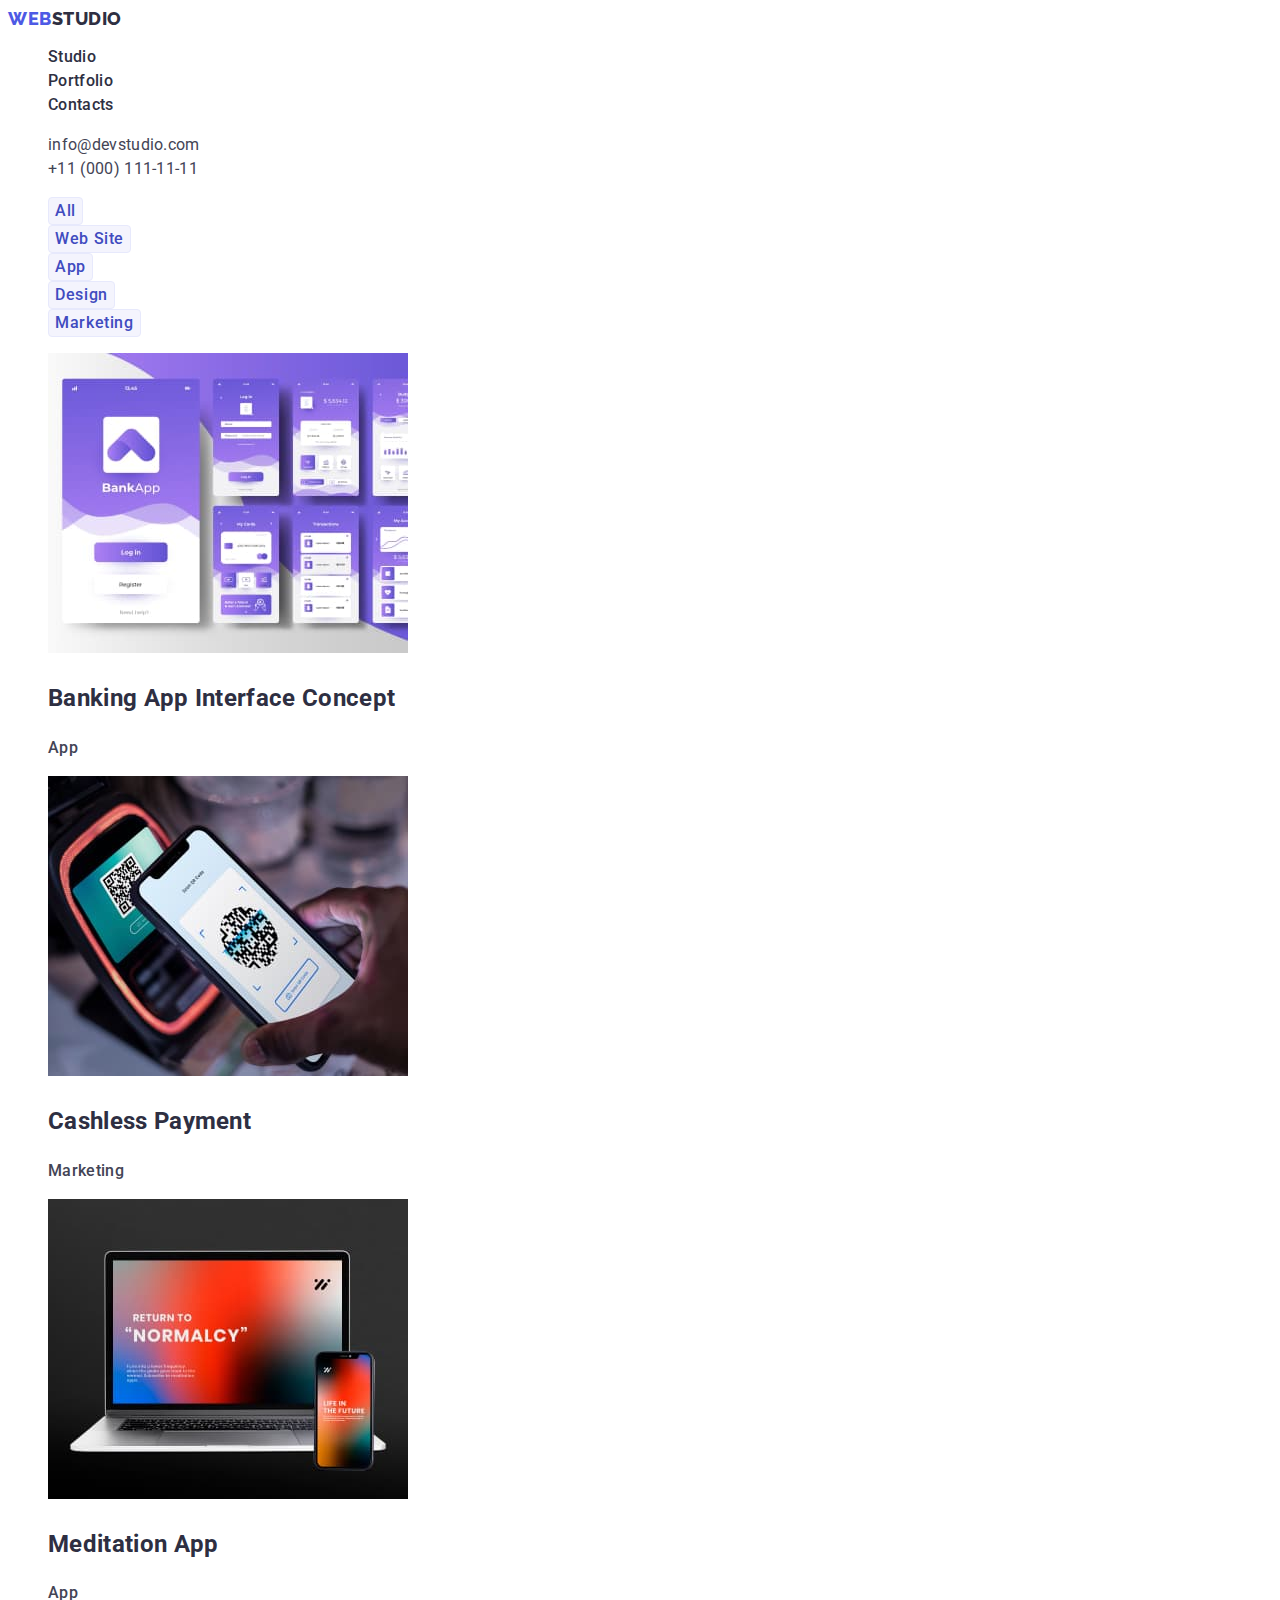
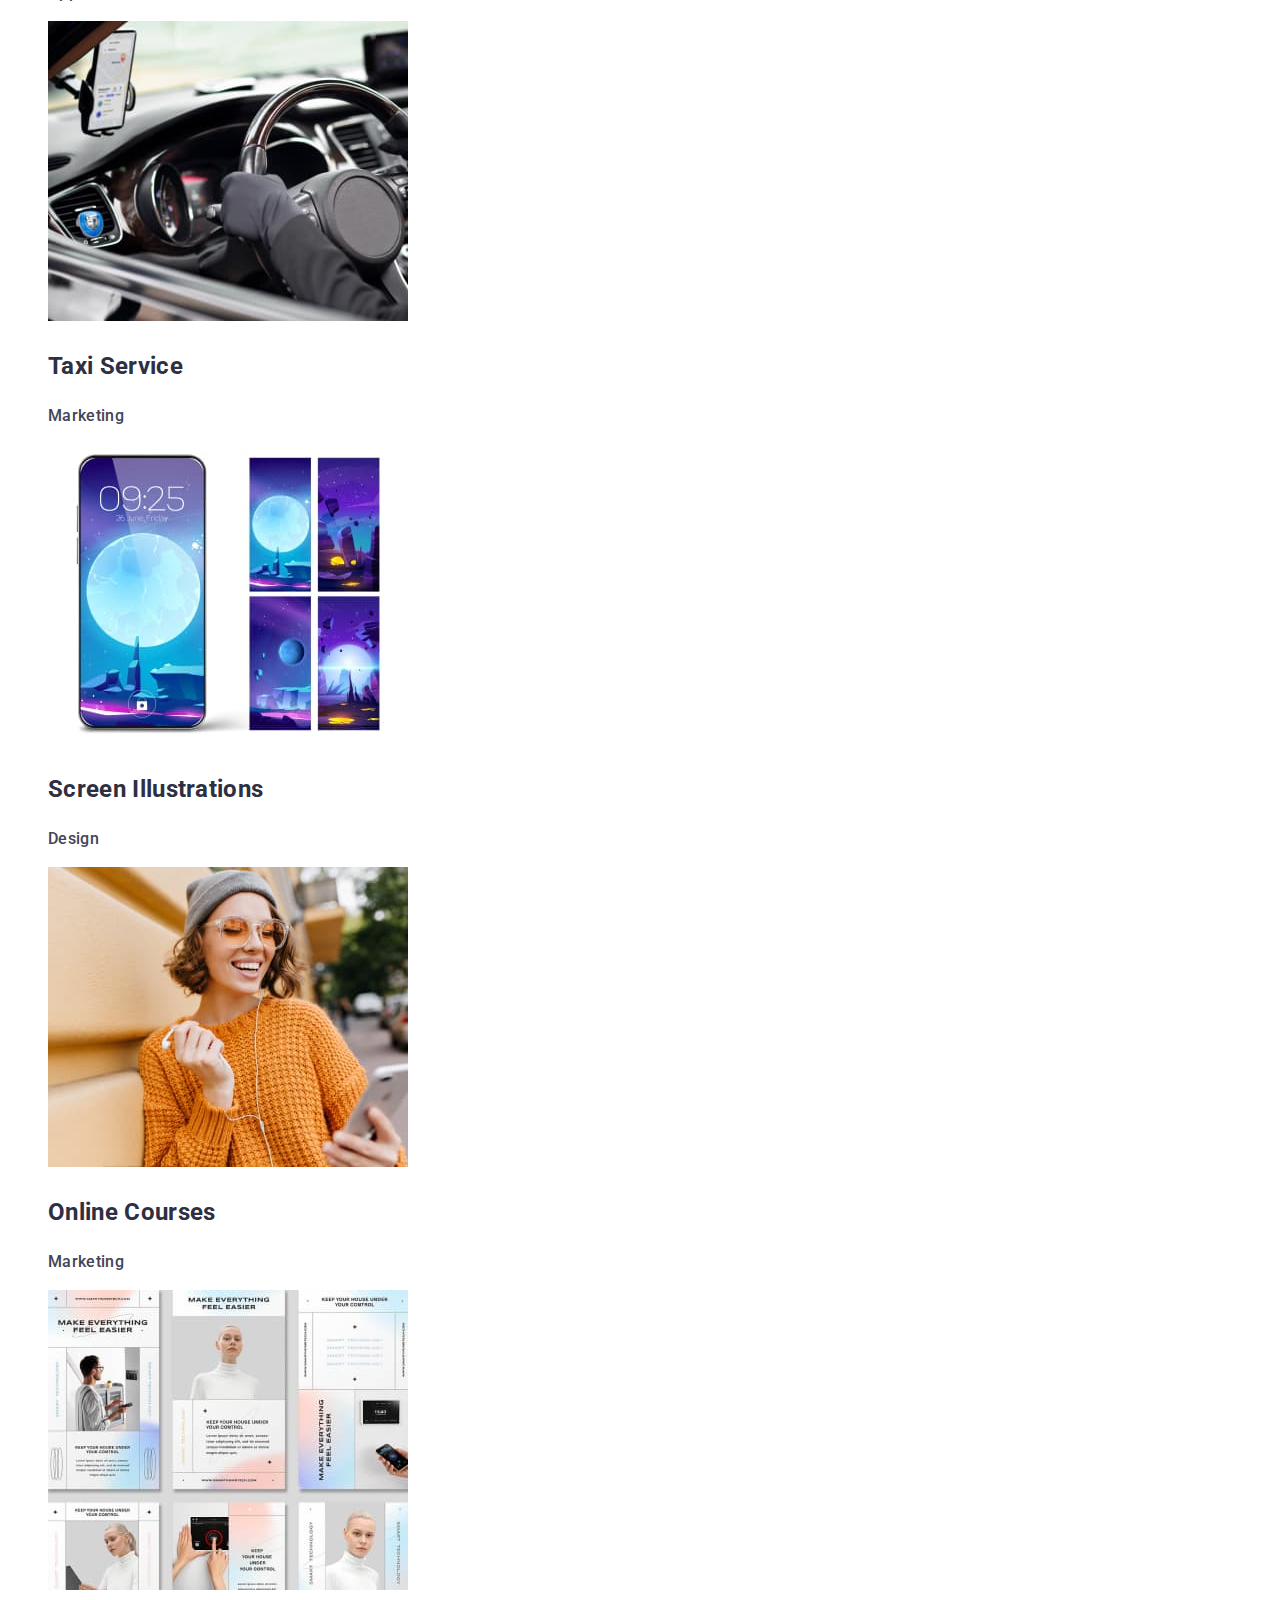
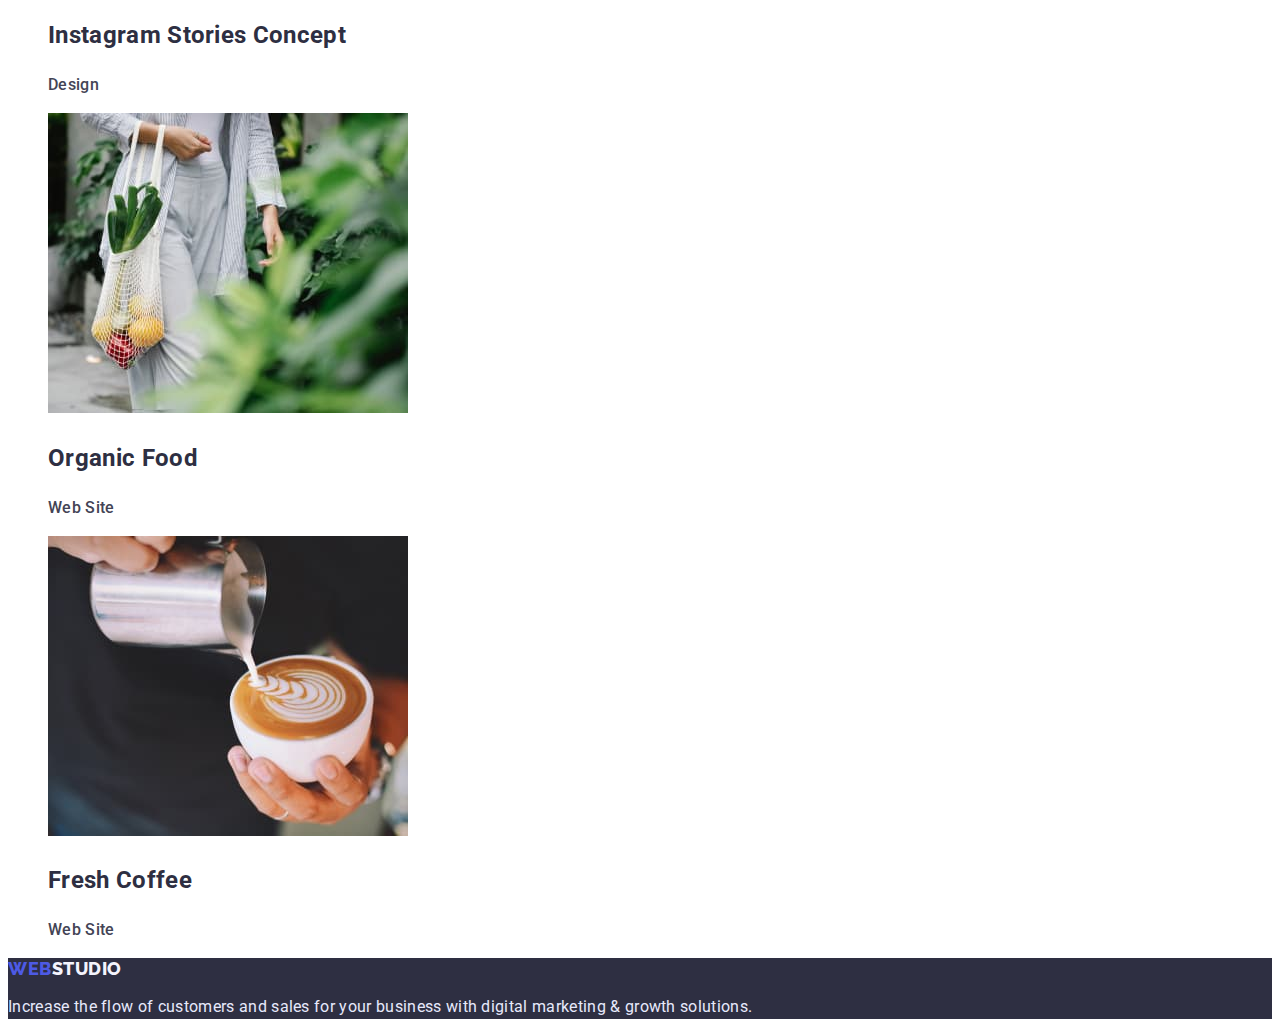
==== portfolio.html @ 4b3ee370 "Initial commit" ====
<!DOCTYPE html>
<html lang="en">
<head>
    <meta charset="UTF-8">
    <meta http-equiv="X-UA-Compatible" content="IE=edge">
    <meta name="viewport" content="width=device-width, initial-scale=1.0">
    <title>Portfolio</title>
    <link rel="preconnect" href="https://fonts.googleapis.com">
    <link rel="preconnect" href="https://fonts.gstatic.com" crossorigin>
    <link href="https://fonts.googleapis.com/css2?family=Raleway:wght@800&family=Roboto:wght@400;500;700;900&display=swap" rel="stylesheet">
    <link rel="stylesheet" href="./css/styles.css">
</head>
<body>
    <!-- header -->
    <header>
        <nav>
            <a class="logo link" href="index.html">web<span class="logo-studio">Studio</span></a>
            <ul class="main-nav-menu list">
                <li><a class="main-nav-list link" href="./index.html">Studio</a></li>
                <li><a class="main-nav-list link" href="./portfolio.html">Portfolio</a></li>
                <li><a class="main-nav-list link" href="">Contacts</a></li>
            </ul>
        </nav>
        <address class="contact-us">
            <ul class="list">
            <li><a class="contacts link" href="mailto:info@devstudio.com">info@devstudio.com</a></li>
            <li><a class="contacts link" href="tel:+11(000)111-11-11">+11 (000) 111-11-11</a></li>
            </ul>
        </address>
    </header>
    <main>
        <!-- section our project -->
        <section>
            <h1 hidden>Projects</h1>
            <ul class="menu-projects-list list">
                <li><button class="menu-projects-btn btns" type="button">All</button></li>
                <li><button class="menu-projects-btn btns" type="button">Web Site</button></li>
                <li><button class="menu-projects-btn btns" type="button">App</button></li>
                <li><button class="menu-projects-btn btns" type="button">Design</button></li>
                <li><button class="menu-projects-btn btns" type="button">Marketing</button></li>
            </ul>
            <ul class="our-projects-list list">
                <li class="our-projects-item">
                    <a href="" class="link">
                        <img class="our-projects-img" src="./images/interface-concept1.jpg" alt="Banking App Interface Concept" width="360" height="300">
                        <h2 class="our-projects-header">Banking App Interface Concept</h2>
                        <p class="our-projects-text">App</p>
                    </a>
                </li>
                <li class="our-projects-item">
                    <a href="" class="link">
                        <img class="our-projects-img" src="./images/cashless-payment2.jpg" alt="phone payment" width="360" height="300">
                        <h2 class="our-projects-header">Cashless Payment</h2>
                        <p class="our-projects-text">Marketing</p>
                    </a>
                </li>
                <li class="our-projects-item">
                    <a href="" class="link">
                        <img class="our-projects-img" src="./images/meditation-app3.jpg" alt="laptop and iphone" width="360" height="300">
                        <h2 class="our-projects-header">Meditation App</h2>
                        <p class="our-projects-text">App</p>
                    </a>
                </li>
                <li class="our-projects-item">
                    <a href="" class="link">
                        <img class="our-projects-img" src="./images/taxi-service1.jpg" alt="car" width="360" height="300">
                        <h2 class="our-projects-header">Taxi Service</h2>
                        <p class="our-projects-text">Marketing</p>
                    </a>
                </li>
                <li class="our-projects-item">
                    <a href="" class="link">
                        <img class="our-projects-img" src="./images/screen-illustrations2.jpg" alt="wallpaper for phone" width="360" height="300">
                        <h2 class="our-projects-header">Screen Illustrations</h2>
                        <p class="our-projects-text">Design</p>
                    </a>
                </li>
                <li class="our-projects-item">
                    <a href="" class="link">
                        <img class="our-projects-img" src="./images/online-courses3.jpg" alt="women with phone" width="360" height="300">
                        <h2 class="our-projects-header">Online Courses</h2>
                        <p class="our-projects-text">Marketing</p>
                    </a>
                </li>
                <li class="our-projects-item">
                    <a href="" class="link">
                        <img class="our-projects-img" src="./images/insta-stories1.jpg" alt="app interfaces" width="360" height="300">
                        <h2 class="our-projects-header">Instagram Stories Concept</h2>
                        <p class="our-projects-text">Design</p>
                    </a>
                </li>
                <li class="our-projects-item">
                    <a href="" class="link">
                        <img class="our-projects-img" src="./images/organic-food2.jpg" alt="bag with wegetables" width="360" height="300">
                        <h2 class="our-projects-header">Organic Food</h2>
                        <p class="our-projects-text">Web Site</p>
                    </a>
                </li>
                <li class="our-projects-item">
                    <a href="" class="link">
                        <img class="our-projects-img" src="./images/fresh-coffee3.jpg" alt="capuchino" width="360" height="300">
                        <h2 class="our-projects-header">Fresh Coffee</h2>
                        <p class="our-projects-text">Web Site</p>
                    </a>
                </li>
            </ul>
        </section>
    </main>
    <!-- footer -->
    <footer class="end-page">
        <a class="logo link" href="index.html">web<span class="logo-studio-end-page">Studio</span></a>
        <p class="footer-text">Increase the flow of customers and sales for your business with digital marketing & growth solutions.</p> 
    </footer>
</body>
</html>
---- css/styles.css ----
/* font-family: 'Raleway',
sans-serif; */
/* =============COMPONENTS============ */
body { 
  background-color: #FFFFFF;
  font-family: 'Roboto', sans-serif;
  color: #434455;
}
:root {
  --ocean:#404BBF;
  --iris:#4D5AE5;
  --navy-blue: #2e2f42;
  --slate: #434455;
  --cloud: #F4F4FD;
  --cornflower: #E7E9FC;
  
}
.list {
  list-style: none;
}
.link {
  font-weight: 500;
  font-size: 16px;
  line-height: 1.5;
  letter-spacing: 0.02em;
  color: var(--navy-blue);
  text-decoration: none;
}
.btns {
  cursor: pointer;
}


/* =============COMPONENTS============ */

/* =============HEADER============ */
.logo {
  font-family: 'Raleway',sans-serif;
  font-weight: 800;
  font-size: 18px;
  line-height: 1.17;
  letter-spacing: 0.03em;
  text-transform: uppercase;
  /* ^^^^^^???^^^^^ */
  color:var(--iris);
}
.logo-studio {
  color: var(--navy-blue);
}
.main-nav-list:hover,
.main-nav-list:focus {
  color: var(--ocean);
}
.contact-us {
  font-style: normal;
}
.contacts {
  font-weight: 400;
  font-size: 16px;
  line-height: 1.5;
  letter-spacing: 0.02em;
  color: var(--slate);
}


/* =============/HEADER============ */

/* =============HERO============ */
.hero {
  width: 1440px;
  height: 600px;
  background-color: var(--navy-blue);
}
.main-header {
  font-weight: 700;
  font-size: 56px;
  line-height: 1.07;
  letter-spacing: 0.02em;
  color: #FFFFFF;
  text-align: center;
}
.main-btn {
  background-color: var(--iris);
  box-shadow: 0px 4px 4px rgba(0, 0, 0, 0.15);
  border-radius: 4px;
  width: 169px;
  height: 56px;
  font-family: 'Roboto', sans-serif;
  font-weight: 500;
  font-size: 16px;
  line-height: 1.5;
  letter-spacing: 0.04em;
  color: #FFFFFF;
}
.main-btn:hover,
.main-btn:focus {
  background-color: var(--ocean);
  color: #FFFFFF;
}

/* =============/HERO============ */

/* =============FEATURES============ */
.menu-items-features {
  width: 264px;
  height: 104px;
}
.menu-items-header {
  font-weight: 500;
  font-size: 20px;
  line-height: 1.2;
  letter-spacing: 0.02em;
  color: var(--navy-blue);
  }
.menu-items-text {
  font-size: 16px;
  line-height: 1.5;
  letter-spacing: 0.02em;
  color: var(--slate);
}

/* =============/FEATURES============ */

/* =============WHAT ARE WE DOING============ */
.projects-header {
  color: var(--navy-blue);
  font-weight: 700;
  font-size: 36px;
  line-height: 1.11;
  text-align: center;
  letter-spacing: 0.02em;
  text-transform: capitalize;
  }


/* =============/WHAT ARE WE DOING============ */

/* =============OUR TEAM============ */
.team {
  background-color: var(--cloud);
  }
.our-team-header {
  font-weight: 700;
  font-size: 36px;
  line-height: 1.11;
  letter-spacing: 0.02em;
  text-align: center;
  text-transform: capitalize;
  color: var(--navy-blue);
}
.teammate-name {
  font-weight: 500;
  font-size: 20px;
  line-height: 1.2;
  letter-spacing: 0.02em;
  color: var(--navy-blue);
}
.teammate-profession {
  font-size: 16px;
  line-height: 1.5;
  letter-spacing: 0.02em;
  color: var(--slate);
}
/* =============/OUR TEAM============ */

/* =============FOOTER============ */
.end-page {
  background-color: var(--navy-blue);
}
.footer-text {
  font-size: 16px;
  line-height: 1.5;
  letter-spacing: 0.02em;
  color: var(--cornflower);
}
/* =============/FOOTER============ */


/* +++++++++++++PORTFOLIO+++++++++++++ */


/* =============BUTTONS============ */
.menu-projects-btn {
  background-color: var(--cloud);
  border: 1px solid var(--cornflower);
  border-radius: 4px;
  font-family: 'Roboto', sans-serif;
  font-weight: 500;
  font-size: 16px;
  line-height: 1.5;
  letter-spacing: 0.04em;
  color: var(--ocean);
}
.menu-projects-btn:hover,
.menu-projects-btn:focus {
  background-color: var(--ocean);
  color: #FFFFFF;
}
/* =============/BUTTONS============ */

/* =============PROJECT LIST============ */
.logo-studio-end-page {
  color: var(--cloud);
}cloud
.our-projects-header {
  font-weight: 500;
  font-size: 20px;
  line-height: 1.2;
  letter-spacing: 0.02em;
  color: var(--navy-blue);
}
.our-projects-text {
  font-size: 16px;
  line-height: 1.5;
  letter-spacing: 0.02em;
  color: var(--slate);
}
/* =============/PROJECT LIST============ */
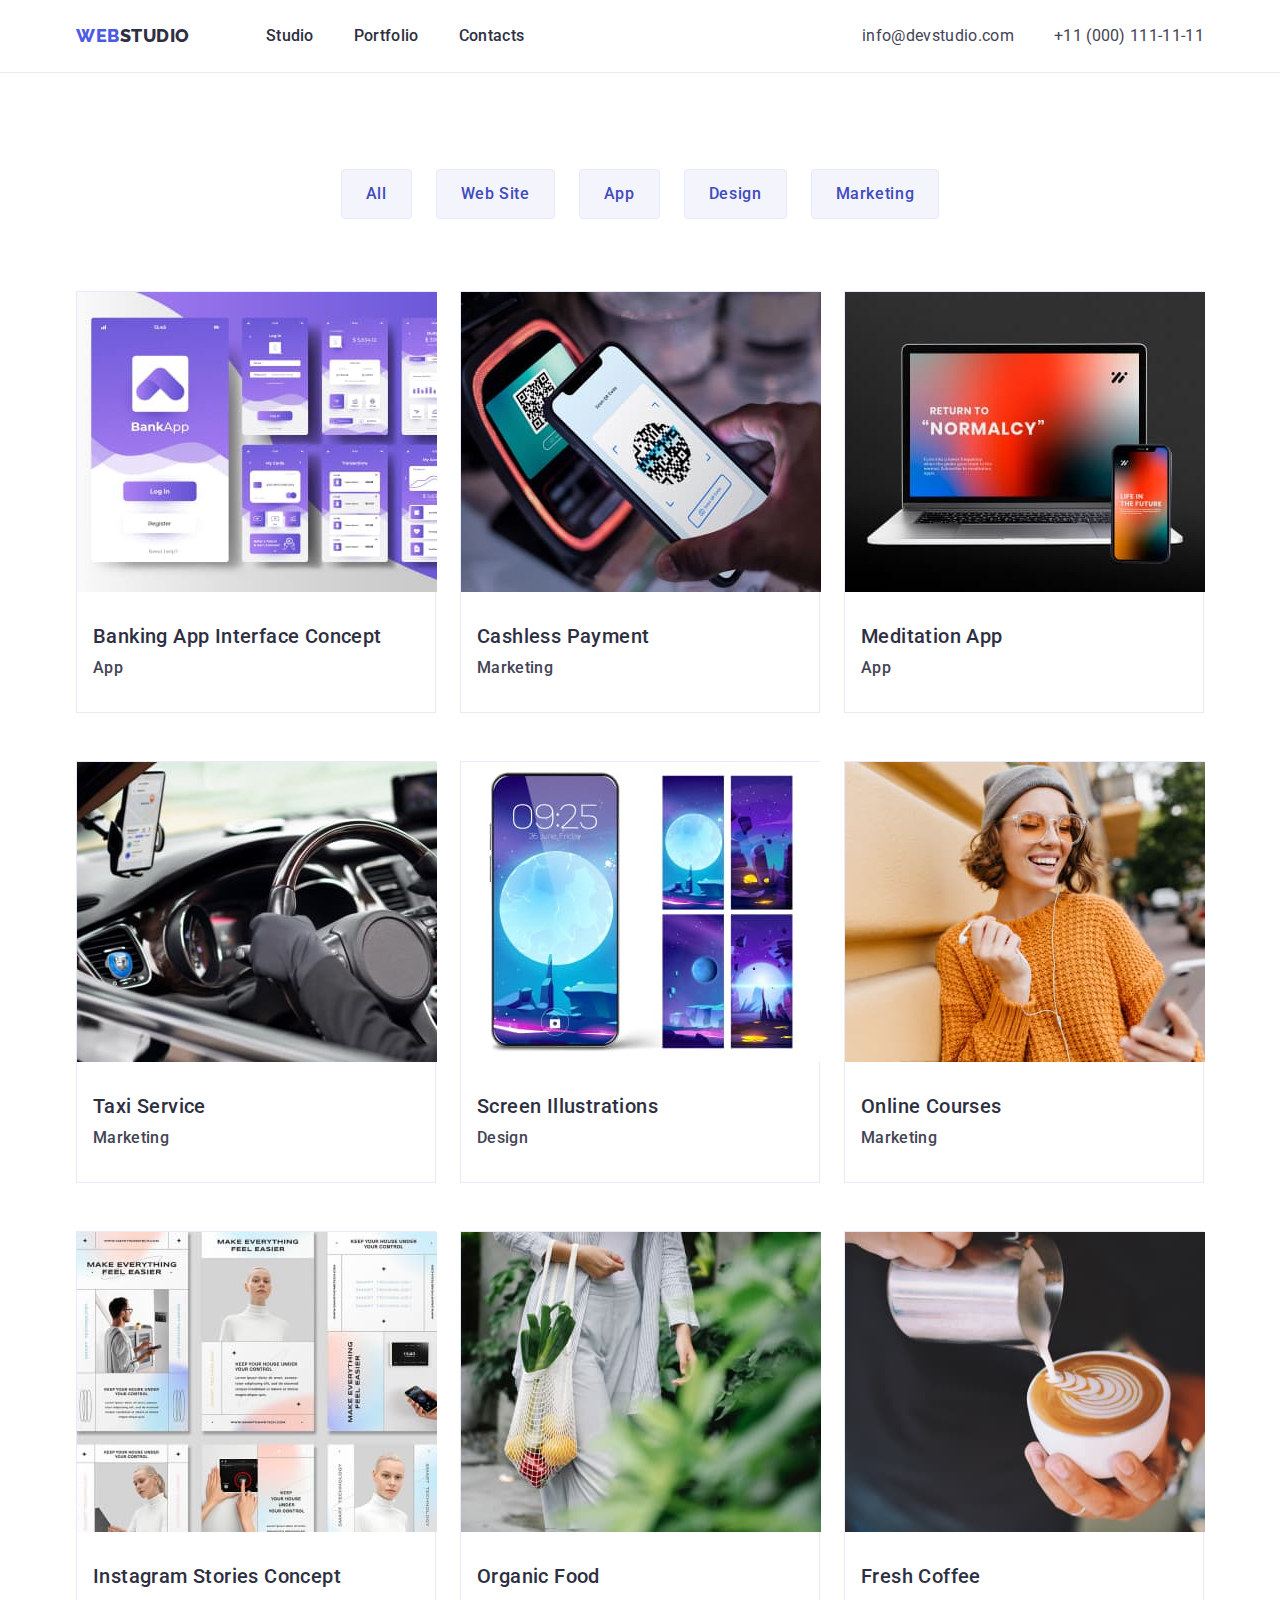
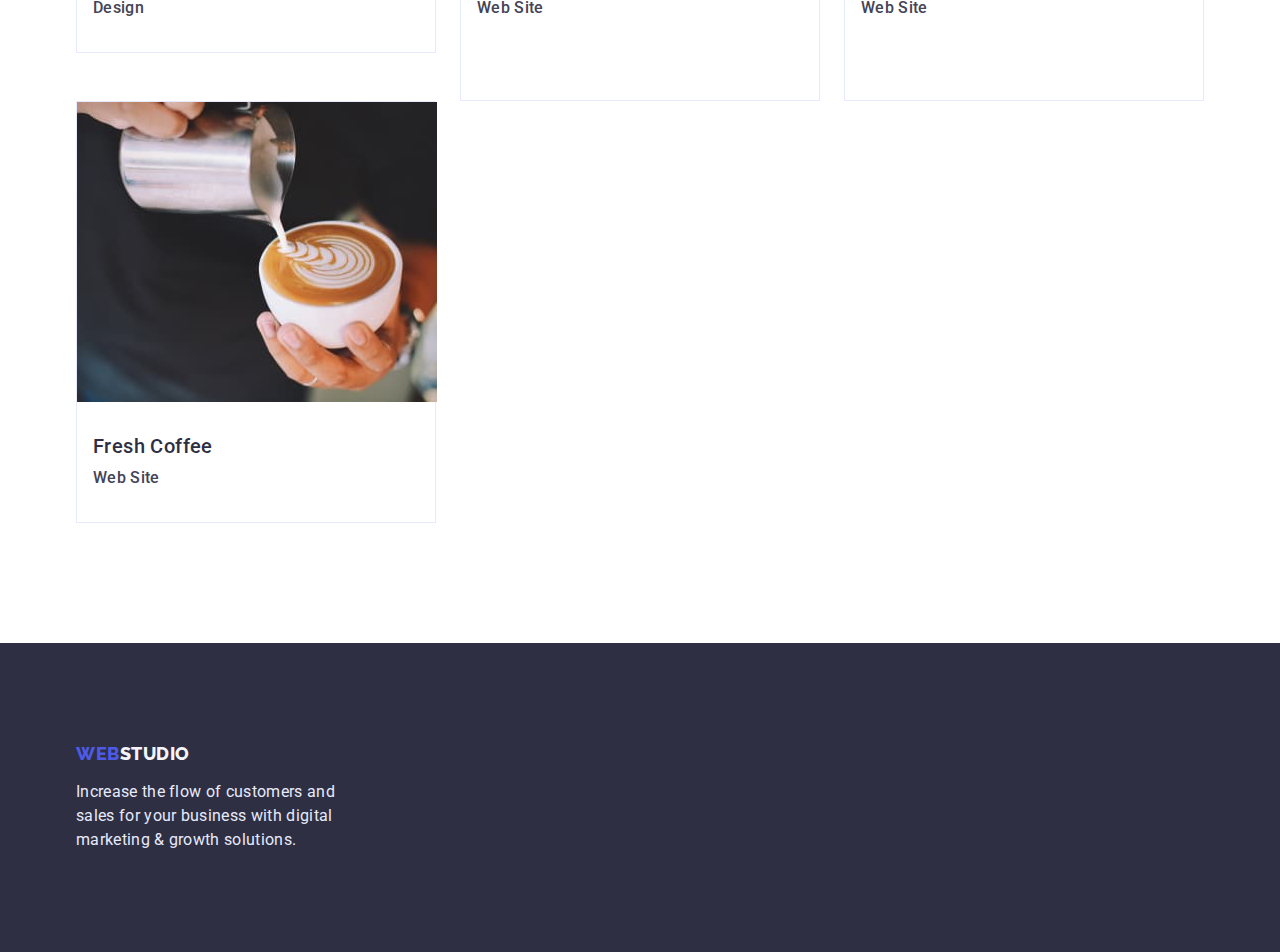
==== commit 619ff8f1: "hw3 no hidden" ====
--- a/portfolio.html
+++ b/portfolio.html
@@ -8,108 +8,124 @@
     <link rel="preconnect" href="https://fonts.googleapis.com">
     <link rel="preconnect" href="https://fonts.gstatic.com" crossorigin>
     <link href="https://fonts.googleapis.com/css2?family=Raleway:wght@800&family=Roboto:wght@400;500;700;900&display=swap" rel="stylesheet">
+    <link rel="stylesheet" href="https://cdn.jsdelivr.net/npm/modern-normalize@1.1/modern-normalize.min.css">
     <link rel="stylesheet" href="./css/styles.css">
 </head>
 <body>
     <!-- header -->
-    <header>
-        <nav>
-            <a class="logo link" href="index.html">web<span class="logo-studio">Studio</span></a>
-            <ul class="main-nav-menu list">
-                <li><a class="main-nav-list link" href="./index.html">Studio</a></li>
-                <li><a class="main-nav-list link" href="./portfolio.html">Portfolio</a></li>
-                <li><a class="main-nav-list link" href="">Contacts</a></li>
-            </ul>
-        </nav>
-        <address class="contact-us">
-            <ul class="list">
-            <li><a class="contacts link" href="mailto:info@devstudio.com">info@devstudio.com</a></li>
-            <li><a class="contacts link" href="tel:+11(000)111-11-11">+11 (000) 111-11-11</a></li>
-            </ul>
-        </address>
+    <header class="top-header">
+        <div class="header-container container">
+            <nav class="main-nav">
+                <a class="logo link" href="index.html">web<span class="logo-studio">Studio</span></a>
+                <ul class="main-nav-menu list">
+                    <li class="main-nav-item"><a class="main-nav-link link" href="./index.html">Studio</a></li>
+                    <li class="main-nav-item"><a class="main-nav-link link" href="./portfolio.html">Portfolio</a></li>
+                    <li class="main-nav-item"><a class="main-nav-link link" href="">Contacts</a></li>
+                </ul>
+            </nav>
+            <address class="contact-us">
+                <ul class="list contacts-list">
+                    <li class="contacts-item"><a class="contacts link" href="mailto:info@devstudio.com">info@devstudio.com</a></li>
+                    <li class="contacts-item"><a class="contacts link" href="tel:+11(000)111-11-11">+11 (000) 111-11-11</a></li>
+                </ul>
+            </address>
+        </div>
     </header>
     <main>
         <!-- section our project -->
         <section>
-            <h1 hidden>Projects</h1>
-            <ul class="menu-projects-list list">
-                <li><button class="menu-projects-btn btns" type="button">All</button></li>
-                <li><button class="menu-projects-btn btns" type="button">Web Site</button></li>
-                <li><button class="menu-projects-btn btns" type="button">App</button></li>
-                <li><button class="menu-projects-btn btns" type="button">Design</button></li>
-                <li><button class="menu-projects-btn btns" type="button">Marketing</button></li>
-            </ul>
-            <ul class="our-projects-list list">
-                <li class="our-projects-item">
-                    <a href="" class="link">
-                        <img class="our-projects-img" src="./images/interface-concept1.jpg" alt="Banking App Interface Concept" width="360" height="300">
-                        <h2 class="our-projects-header">Banking App Interface Concept</h2>
-                        <p class="our-projects-text">App</p>
-                    </a>
-                </li>
-                <li class="our-projects-item">
-                    <a href="" class="link">
-                        <img class="our-projects-img" src="./images/cashless-payment2.jpg" alt="phone payment" width="360" height="300">
-                        <h2 class="our-projects-header">Cashless Payment</h2>
-                        <p class="our-projects-text">Marketing</p>
-                    </a>
-                </li>
-                <li class="our-projects-item">
-                    <a href="" class="link">
-                        <img class="our-projects-img" src="./images/meditation-app3.jpg" alt="laptop and iphone" width="360" height="300">
-                        <h2 class="our-projects-header">Meditation App</h2>
-                        <p class="our-projects-text">App</p>
-                    </a>
-                </li>
-                <li class="our-projects-item">
-                    <a href="" class="link">
-                        <img class="our-projects-img" src="./images/taxi-service1.jpg" alt="car" width="360" height="300">
-                        <h2 class="our-projects-header">Taxi Service</h2>
-                        <p class="our-projects-text">Marketing</p>
-                    </a>
-                </li>
-                <li class="our-projects-item">
-                    <a href="" class="link">
-                        <img class="our-projects-img" src="./images/screen-illustrations2.jpg" alt="wallpaper for phone" width="360" height="300">
-                        <h2 class="our-projects-header">Screen Illustrations</h2>
-                        <p class="our-projects-text">Design</p>
-                    </a>
-                </li>
-                <li class="our-projects-item">
-                    <a href="" class="link">
-                        <img class="our-projects-img" src="./images/online-courses3.jpg" alt="women with phone" width="360" height="300">
-                        <h2 class="our-projects-header">Online Courses</h2>
-                        <p class="our-projects-text">Marketing</p>
-                    </a>
-                </li>
-                <li class="our-projects-item">
-                    <a href="" class="link">
-                        <img class="our-projects-img" src="./images/insta-stories1.jpg" alt="app interfaces" width="360" height="300">
-                        <h2 class="our-projects-header">Instagram Stories Concept</h2>
-                        <p class="our-projects-text">Design</p>
-                    </a>
-                </li>
-                <li class="our-projects-item">
-                    <a href="" class="link">
-                        <img class="our-projects-img" src="./images/organic-food2.jpg" alt="bag with wegetables" width="360" height="300">
-                        <h2 class="our-projects-header">Organic Food</h2>
-                        <p class="our-projects-text">Web Site</p>
-                    </a>
-                </li>
-                <li class="our-projects-item">
-                    <a href="" class="link">
-                        <img class="our-projects-img" src="./images/fresh-coffee3.jpg" alt="capuchino" width="360" height="300">
-                        <h2 class="our-projects-header">Fresh Coffee</h2>
-                        <p class="our-projects-text">Web Site</p>
-                    </a>
-                </li>
-            </ul>
+            <div class="btns-container container">
+                <h1 hidden>Projects</h1>
+                <ul class="menu-projects-list list">
+                    <li class="menu-projects-item"><button class="menu-projects-btn btns" type="button">All</button></li>
+                    <li class="menu-projects-item"><button class="menu-projects-btn btns" type="button">Web Site</button></li>
+                    <li class="menu-projects-item"><button class="menu-projects-btn btns" type="button">App</button></li>
+                    <li class="menu-projects-item"><button class="menu-projects-btn btns" type="button">Design</button></li>
+                    <li class="menu-projects-item"><button class="menu-projects-btn btns" type="button">Marketing</button></li>
+                </ul>
+            </div>
+            <div class="projects-container container">
+                <ul class="our-projects-list list">
+                    <li class="our-projects-item">
+                        <a href="" class="our-projects-link link">
+                            <img class="our-projects-img" src="./images/interface-concept1.jpg" alt="Banking App Interface Concept" width="360" height="300">
+                            <h2 class="our-projects-header">Banking App Interface Concept</h2>
+                            <p class="our-projects-text">App</p>
+                        </a>
+                    </li>
+                    <li class="our-projects-item">
+                        <a href="" class="our-projects-link link">
+                            <img class="our-projects-img" src="./images/cashless-payment2.jpg" alt="phone payment" width="360" height="300">
+                            <h2 class="our-projects-header">Cashless Payment</h2>
+                            <p class="our-projects-text">Marketing</p>
+                        </a>
+                    </li>
+                    <li class="our-projects-item">
+                        <a href="" class="our-projects-link link">
+                            <img class="our-projects-img" src="./images/meditation-app3.jpg" alt="laptop and iphone" width="360" height="300">
+                            <h2 class="our-projects-header">Meditation App</h2>
+                            <p class="our-projects-text">App</p>
+                        </a>
+                    </li>
+                    <li class="our-projects-item">
+                        <a href="" class="our-projects-link link">
+                            <img class="our-projects-img" src="./images/taxi-service1.jpg" alt="car" width="360" height="300">
+                            <h2 class="our-projects-header">Taxi Service</h2>
+                            <p class="our-projects-text">Marketing</p>
+                        </a>
+                    </li>
+                    <li class="our-projects-item">
+                        <a href="" class="our-projects-link link">
+                            <img class="our-projects-img" src="./images/screen-illustrations2.jpg" alt="wallpaper for phone" width="360" height="300">
+                            <h2 class="our-projects-header">Screen Illustrations</h2>
+                            <p class="our-projects-text">Design</p>
+                        </a>
+                    </li>
+                    <li class="our-projects-item">
+                        <a href="" class="our-projects-link link">
+                            <img class="our-projects-img" src="./images/online-courses3.jpg" alt="women with phone" width="360" height="300">
+                            <h2 class="our-projects-header">Online Courses</h2>
+                            <p class="our-projects-text">Marketing</p>
+                        </a>
+                    </li>
+                    <li class="our-projects-item">
+                        <a href="" class="our-projects-link link">
+                            <img class="our-projects-img" src="./images/insta-stories1.jpg" alt="app interfaces" width="360" height="300">
+                            <h2 class="our-projects-header">Instagram Stories Concept</h2>
+                            <p class="our-projects-text">Design</p>
+                        </a>
+                    </li>
+                    <li class="our-projects-item">
+                        <a href="" class="our-projects-link link">
+                            <img class="our-projects-img" src="./images/organic-food2.jpg" alt="bag with wegetables" width="360" height="300">
+                            <h2 class="our-projects-header">Organic Food</h2>
+                            <p class="our-projects-text">Web Site</p>
+                        </a>
+                    </li>
+                    <li class="our-projects-item">
+                        <a href="" class="our-projects-link link">
+                            <img class="our-projects-img" src="./images/fresh-coffee3.jpg" alt="capuchino" width="360" height="300">
+                            <h2 class="our-projects-header">Fresh Coffee</h2>
+                            <p class="our-projects-text">Web Site</p>
+                        </a>
+                    </li>
+                     <li class="our-projects-item">
+                        <a href="" class="our-projects-link link">
+                            <img class="our-projects-img" src="./images/fresh-coffee3.jpg" alt="capuchino" width="360" height="300">
+                            <h2 class="our-projects-header">Fresh Coffee</h2>
+                            <p class="our-projects-text">Web Site</p>
+                        </a>
+                    </li>
+                </ul>
+            </div>
         </section>
     </main>
     <!-- footer -->
     <footer class="end-page">
-        <a class="logo link" href="index.html">web<span class="logo-studio-end-page">Studio</span></a>
-        <p class="footer-text">Increase the flow of customers and sales for your business with digital marketing & growth solutions.</p> 
+        <div class="container">
+            <a class="logo link" href="index.html">web<span class="logo-studio-end-page">Studio</span></a>
+            <p class="footer-text">Increase the flow of customers and sales for your business with digital marketing & growth solutions.</p> 
+        </div>
     </footer>
 </body>
 </html>--- a/css/styles.css
+++ b/css/styles.css
@@ -6,6 +6,21 @@
   font-family: 'Roboto', sans-serif;
   color: #434455;
 }
+p,
+h1,
+h2,
+h3 {
+  margin: 0;
+}
+
+ul {
+  margin: 0;
+  padding-left: 0;
+}
+img {
+  display: block; 
+}
+
 :root {
   --ocean:#404BBF;
   --iris:#4D5AE5;
@@ -13,8 +28,14 @@
   --slate: #434455;
   --cloud: #F4F4FD;
   --cornflower: #E7E9FC;
-  
-}
+}
+.container {
+  width: 1158px;
+  margin: 0 auto;
+  padding-left: 15px;
+  padding-right: 15px;
+}
+
 .list {
   list-style: none;
 }
@@ -29,31 +50,68 @@
 .btns {
   cursor: pointer;
 }
+.section-padding {
+  padding-top: 120px;
+  padding-bottom: 120px;
+}
 
 
 /* =============COMPONENTS============ */
 
 /* =============HEADER============ */
-.logo {
+.top-header {
+  border-bottom: 1px solid #E7E9FC;
+}
+.header-container {
+  display: flex; 
+  align-items: center;
+}
+.main-nav {
+  display: flex;
+  align-items: center;
+}
+.logo {  
   font-family: 'Raleway',sans-serif;
   font-weight: 800;
   font-size: 18px;
   line-height: 1.17;
   letter-spacing: 0.03em;
   text-transform: uppercase;
-  /* ^^^^^^???^^^^^ */
   color:var(--iris);
+  
 }
 .logo-studio {
   color: var(--navy-blue);
 }
-.main-nav-list:hover,
-.main-nav-list:focus {
+.main-nav-menu {
+  display: flex;
+  margin-left: 76px;
+}
+
+.main-nav-item + .main-nav-item {
+  margin-left: 40px;
+}
+
+.main-nav-link{
+  display: block;
+  padding-top: 24px;
+  padding-bottom: 24px;
+}
+.main-nav-link:hover,
+.main-nav-link:focus {
   color: var(--ocean);
 }
+
 .contact-us {
   font-style: normal;
-}
+  margin-left: auto;
+}
+
+.contacts-list {
+  display: flex;
+  
+}
+
 .contacts {
   font-weight: 400;
   font-size: 16px;
@@ -62,29 +120,44 @@
   color: var(--slate);
 }
 
+.contacts-item + .contacts-item {
+  margin-left: 40px;
+}
 
 /* =============/HEADER============ */
 
 /* =============HERO============ */
 .hero {
-  width: 1440px;
-  height: 600px;
-  background-color: var(--navy-blue);
-}
+background-color: var(--navy-blue);
+}
+.block-hero {  
+  
+  padding-top: 188px;
+  padding-bottom: 188px;
+  text-align: center;
+    
+}
+
 .main-header {
+  width: 496px;
+  margin-left: auto;
+  margin-right: auto;
   font-weight: 700;
   font-size: 56px;
   line-height: 1.07;
   letter-spacing: 0.02em;
   color: #FFFFFF;
-  text-align: center;
+  
 }
 .main-btn {
+  margin-left: auto;
+  margin-right: auto;
+  width: 169px;
+  height: 56px;
+  margin-top: 48px;
   background-color: var(--iris);
   box-shadow: 0px 4px 4px rgba(0, 0, 0, 0.15);
   border-radius: 4px;
-  width: 169px;
-  height: 56px;
   font-family: 'Roboto', sans-serif;
   font-weight: 500;
   font-size: 16px;
@@ -101,11 +174,16 @@
 /* =============/HERO============ */
 
 /* =============FEATURES============ */
-.menu-items-features {
-  width: 264px;
-  height: 104px;
+.menu-features {
+  display: flex;
+  
+}
+.menu-items-features + .menu-items-features {
+  margin-left: 24px;
+  
 }
 .menu-items-header {
+  margin-bottom: 8px;
   font-weight: 500;
   font-size: 20px;
   line-height: 1.2;
@@ -122,7 +200,11 @@
 /* =============/FEATURES============ */
 
 /* =============WHAT ARE WE DOING============ */
+.project {
+  padding-bottom: 120px;
+}
 .projects-header {
+  margin-bottom: 72px;
   color: var(--navy-blue);
   font-weight: 700;
   font-size: 36px;
@@ -131,15 +213,23 @@
   letter-spacing: 0.02em;
   text-transform: capitalize;
   }
+  .projects-list {
+    display: flex;
+  }
+  .projects-list-items + .projects-list-items {
+    margin-left: 24px;
+  }
 
 
 /* =============/WHAT ARE WE DOING============ */
 
 /* =============OUR TEAM============ */
+
 .team {
   background-color: var(--cloud);
   }
 .our-team-header {
+  margin-bottom: 72px;
   font-weight: 700;
   font-size: 36px;
   line-height: 1.11;
@@ -148,7 +238,19 @@
   text-transform: capitalize;
   color: var(--navy-blue);
 }
+.our-team-list {
+  display: flex;
+}
+.our-team-item + .our-team-item {
+  margin-left: 30px;
+}
+
+.teammate-img {
+  margin-bottom: 32px;
+}
 .teammate-name {
+  text-align: center;
+  margin-bottom: 8px;
   font-weight: 500;
   font-size: 20px;
   line-height: 1.2;
@@ -156,6 +258,7 @@
   color: var(--navy-blue);
 }
 .teammate-profession {
+  text-align: center;
   font-size: 16px;
   line-height: 1.5;
   letter-spacing: 0.02em;
@@ -166,6 +269,8 @@
 /* =============FOOTER============ */
 .end-page {
   background-color: var(--navy-blue);
+  padding-top: 100px;
+  padding-bottom: 100px;
 }
 .footer-text {
   font-size: 16px;
@@ -173,6 +278,17 @@
   letter-spacing: 0.02em;
   color: var(--cornflower);
 }
+.container>.logo {
+  display: inline-block;
+  margin-bottom: 16px;
+}
+
+.footer-text {
+  width: 264px;
+}
+.logo-studio-end-page {
+  color: var(--cloud);
+}
 /* =============/FOOTER============ */
 
 
@@ -180,7 +296,20 @@
 
 
 /* =============BUTTONS============ */
+.btns-container {
+  padding-top: 96px;
+  padding-bottom: 72px;
+}
+.menu-projects-list {
+  display: flex;
+  justify-content: center;
+}
+.menu-projects-item + .menu-projects-item {
+  margin-left: 24px;
+}
 .menu-projects-btn {
+  display: block;
+  padding: 12px 24px;
   background-color: var(--cloud);
   border: 1px solid var(--cornflower);
   border-radius: 4px;
@@ -199,10 +328,36 @@
 /* =============/BUTTONS============ */
 
 /* =============PROJECT LIST============ */
-.logo-studio-end-page {
-  color: var(--cloud);
-}cloud
+.projects-container {
+  padding-bottom: 120px;
+}
+.our-projects-list{
+  display: flex;
+  flex-wrap: wrap;
+}
+.our-projects-item {
+  width: 360px;
+  margin-bottom: 48px;
+  margin-left: 24px;
+  border: 1px solid #E7E9FC
+}
+.our-projects-item:nth-last-child(-n+3) {
+  margin-bottom: 0;
+}
+.our-projects-item:nth-child(3n+1) {
+  margin-left: 0;
+}
+.our-projects-link {
+  display: inline-block;
+  padding-bottom: 32px;
+}
+.our-projects-img {
+  margin-bottom: 32px;
+}
+
 .our-projects-header {
+  margin-bottom: 8px;
+  padding-left: 16px;
   font-weight: 500;
   font-size: 20px;
   line-height: 1.2;
@@ -210,9 +365,11 @@
   color: var(--navy-blue);
 }
 .our-projects-text {
+  padding-left: 16px;
   font-size: 16px;
   line-height: 1.5;
   letter-spacing: 0.02em;
   color: var(--slate);
 }
+
 /* =============/PROJECT LIST============ */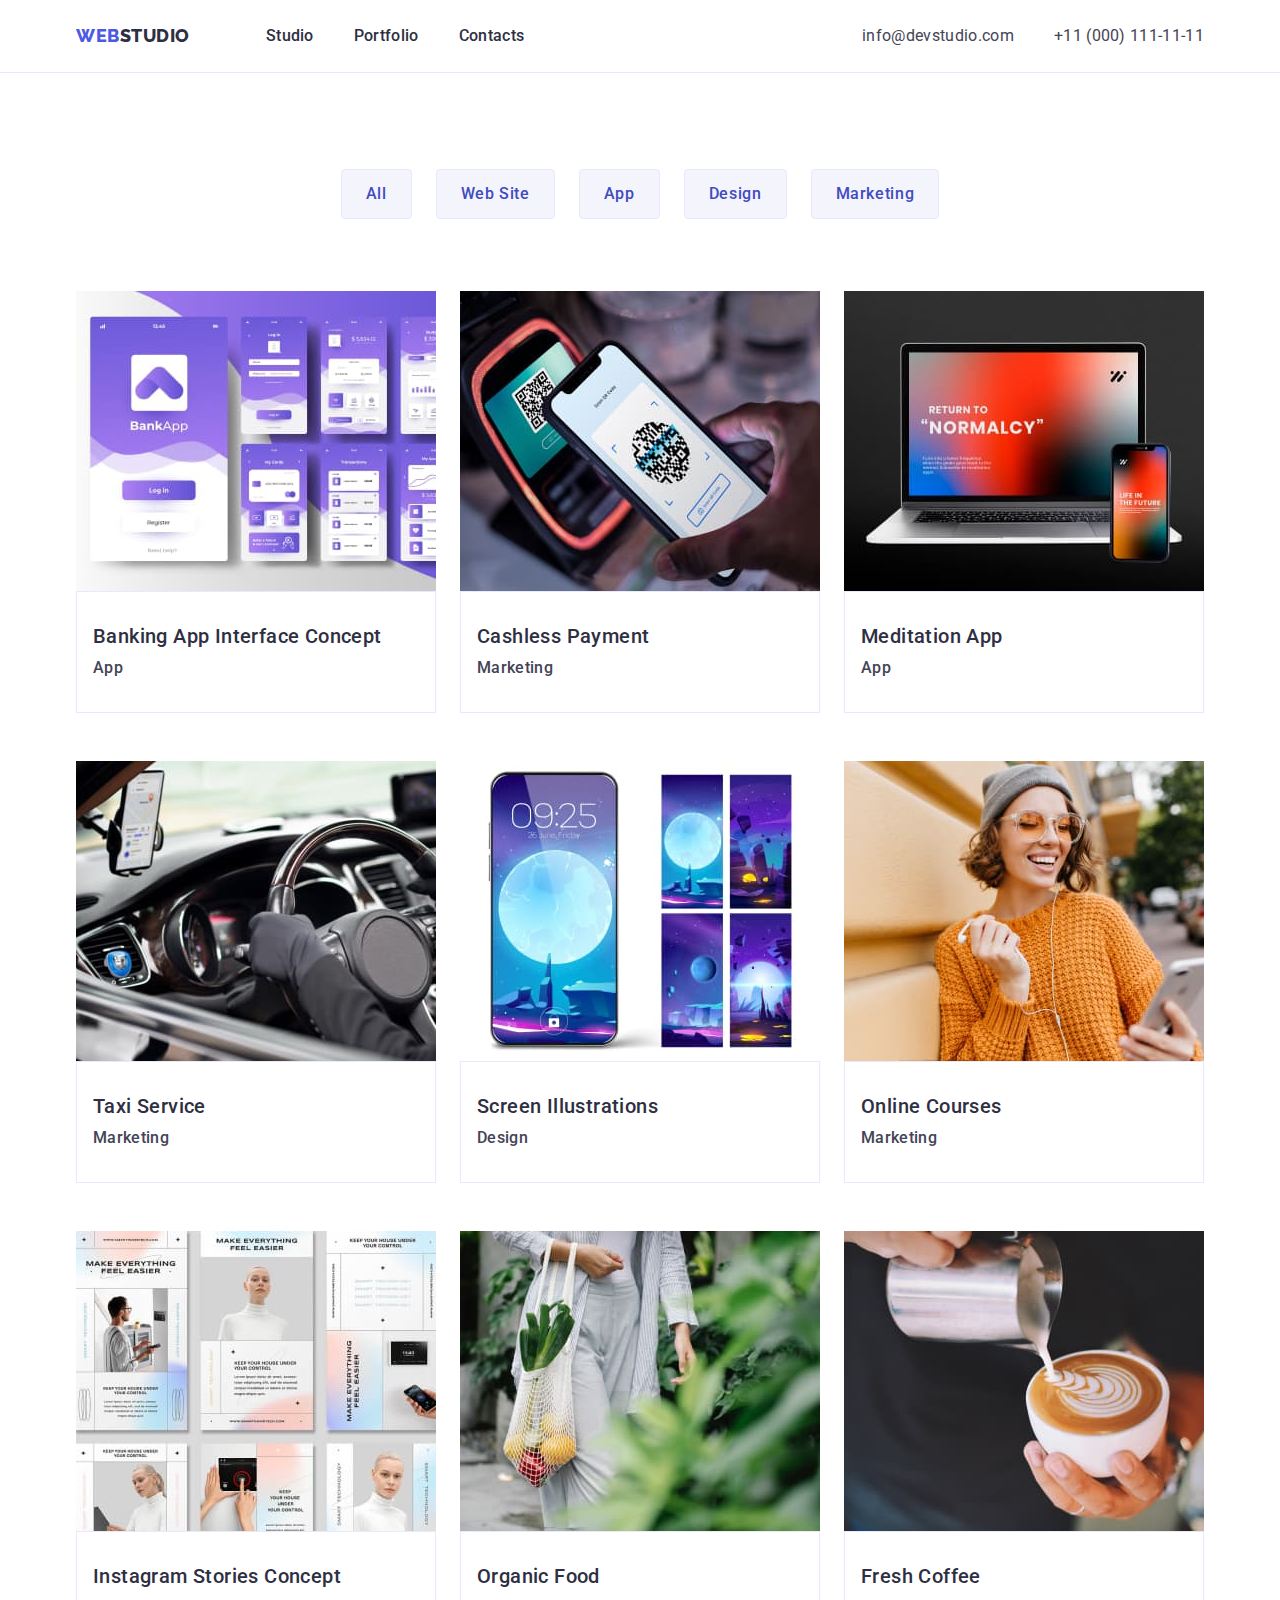
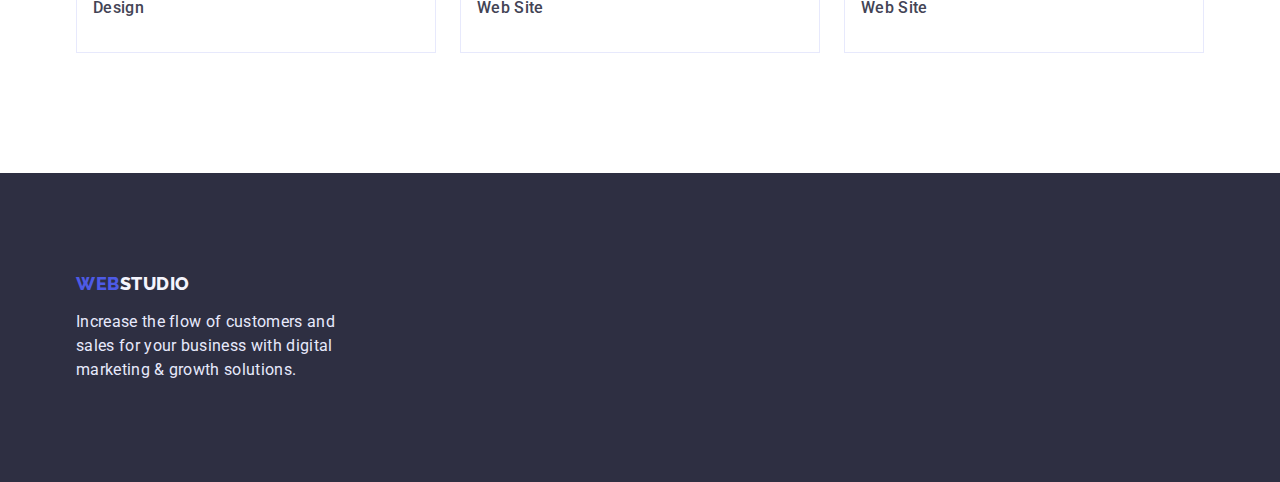
==== commit 319cbba1: "hw3 1try" ====
--- a/portfolio.html
+++ b/portfolio.html
@@ -33,9 +33,9 @@
     </header>
     <main>
         <!-- section our project -->
-        <section>
-            <div class="btns-container container">
-                <h1 hidden>Projects</h1>
+        <section class="portfolio">
+            <h1 class="visually-hidden">Projects</h1>
+            <div class="projects-container container">
                 <ul class="menu-projects-list list">
                     <li class="menu-projects-item"><button class="menu-projects-btn btns" type="button">All</button></li>
                     <li class="menu-projects-item"><button class="menu-projects-btn btns" type="button">Web Site</button></li>
@@ -43,77 +43,86 @@
                     <li class="menu-projects-item"><button class="menu-projects-btn btns" type="button">Design</button></li>
                     <li class="menu-projects-item"><button class="menu-projects-btn btns" type="button">Marketing</button></li>
                 </ul>
-            </div>
-            <div class="projects-container container">
                 <ul class="our-projects-list list">
                     <li class="our-projects-item">
                         <a href="" class="our-projects-link link">
                             <img class="our-projects-img" src="./images/interface-concept1.jpg" alt="Banking App Interface Concept" width="360" height="300">
-                            <h2 class="our-projects-header">Banking App Interface Concept</h2>
-                            <p class="our-projects-text">App</p>
+                            <div class="projects-content">
+                                <h2 class="our-projects-header">Banking App Interface Concept</h2>
+                                <p class="our-projects-text">App</p>
+                            </div>
                         </a>
                     </li>
                     <li class="our-projects-item">
                         <a href="" class="our-projects-link link">
                             <img class="our-projects-img" src="./images/cashless-payment2.jpg" alt="phone payment" width="360" height="300">
-                            <h2 class="our-projects-header">Cashless Payment</h2>
+                                <div class="projects-content">
+                                <h2 class="our-projects-header">Cashless Payment</h2>
                             <p class="our-projects-text">Marketing</p>
+                            </div>
                         </a>
                     </li>
                     <li class="our-projects-item">
                         <a href="" class="our-projects-link link">
                             <img class="our-projects-img" src="./images/meditation-app3.jpg" alt="laptop and iphone" width="360" height="300">
-                            <h2 class="our-projects-header">Meditation App</h2>
+                                <div class="projects-content">
+                                <h2 class="our-projects-header">Meditation App</h2>
                             <p class="our-projects-text">App</p>
+                            </div>
                         </a>
                     </li>
                     <li class="our-projects-item">
                         <a href="" class="our-projects-link link">
                             <img class="our-projects-img" src="./images/taxi-service1.jpg" alt="car" width="360" height="300">
-                            <h2 class="our-projects-header">Taxi Service</h2>
-                            <p class="our-projects-text">Marketing</p>
+                            <div class="projects-content">
+                                <h2 class="our-projects-header">Taxi Service</h2>
+                                <p class="our-projects-text">Marketing</p>
+                            </div>
                         </a>
                     </li>
                     <li class="our-projects-item">
                         <a href="" class="our-projects-link link">
                             <img class="our-projects-img" src="./images/screen-illustrations2.jpg" alt="wallpaper for phone" width="360" height="300">
-                            <h2 class="our-projects-header">Screen Illustrations</h2>
-                            <p class="our-projects-text">Design</p>
+                            <div class="projects-content">
+                                <h2 class="our-projects-header">Screen Illustrations</h2>
+                                <p class="our-projects-text">Design</p>
+                            </div>
                         </a>
                     </li>
                     <li class="our-projects-item">
                         <a href="" class="our-projects-link link">
                             <img class="our-projects-img" src="./images/online-courses3.jpg" alt="women with phone" width="360" height="300">
-                            <h2 class="our-projects-header">Online Courses</h2>
-                            <p class="our-projects-text">Marketing</p>
+                            <div class="projects-content">
+                                <h2 class="our-projects-header">Online Courses</h2>
+                                <p class="our-projects-text">Marketing</p>
+                            </div>
                         </a>
                     </li>
                     <li class="our-projects-item">
                         <a href="" class="our-projects-link link">
                             <img class="our-projects-img" src="./images/insta-stories1.jpg" alt="app interfaces" width="360" height="300">
-                            <h2 class="our-projects-header">Instagram Stories Concept</h2>
+                                <div class="projects-content">
+                                <h2 class="our-projects-header">Instagram Stories Concept</h2>
                             <p class="our-projects-text">Design</p>
+                            </div>
                         </a>
                     </li>
                     <li class="our-projects-item">
                         <a href="" class="our-projects-link link">
                             <img class="our-projects-img" src="./images/organic-food2.jpg" alt="bag with wegetables" width="360" height="300">
-                            <h2 class="our-projects-header">Organic Food</h2>
+                                <div class="projects-content">
+                                <h2 class="our-projects-header">Organic Food</h2>
                             <p class="our-projects-text">Web Site</p>
+                            </div>
                         </a>
                     </li>
                     <li class="our-projects-item">
                         <a href="" class="our-projects-link link">
                             <img class="our-projects-img" src="./images/fresh-coffee3.jpg" alt="capuchino" width="360" height="300">
-                            <h2 class="our-projects-header">Fresh Coffee</h2>
-                            <p class="our-projects-text">Web Site</p>
-                        </a>
-                    </li>
-                     <li class="our-projects-item">
-                        <a href="" class="our-projects-link link">
-                            <img class="our-projects-img" src="./images/fresh-coffee3.jpg" alt="capuchino" width="360" height="300">
-                            <h2 class="our-projects-header">Fresh Coffee</h2>
-                            <p class="our-projects-text">Web Site</p>
+                            <div class="projects-content">
+                                <h2 class="our-projects-header">Fresh Coffee</h2>
+                                <p class="our-projects-text">Web Site</p>
+                            </div>
                         </a>
                     </li>
                 </ul>
--- a/css/styles.css
+++ b/css/styles.css
@@ -1,11 +1,11 @@
-/* font-family: 'Raleway',
-sans-serif; */
 /* =============COMPONENTS============ */
+
 body { 
   background-color: #FFFFFF;
   font-family: 'Roboto', sans-serif;
   color: #434455;
 }
+
 p,
 h1,
 h2,
@@ -17,6 +17,7 @@
   margin: 0;
   padding-left: 0;
 }
+
 img {
   display: block; 
 }
@@ -29,6 +30,20 @@
   --cloud: #F4F4FD;
   --cornflower: #E7E9FC;
 }
+
+.visually-hidden {
+  position: absolute;
+  width: 1px;
+  height: 1px;
+  margin: -1px;
+  border: 0;
+  padding: 0;
+  white-space: nowrap;
+  clip-path: inset(100%);
+  clip: rect(0 0 0 0);
+  overflow: hidden;
+}
+
 .container {
   width: 1158px;
   margin: 0 auto;
@@ -39,6 +54,7 @@
 .list {
   list-style: none;
 }
+
 .link {
   font-weight: 500;
   font-size: 16px;
@@ -47,29 +63,32 @@
   color: var(--navy-blue);
   text-decoration: none;
 }
+
 .btns {
   cursor: pointer;
 }
-.section-padding {
-  padding-top: 120px;
-  padding-bottom: 120px;
-}
-
 
 /* =============COMPONENTS============ */
 
+
+
+
 /* =============HEADER============ */
+
 .top-header {
   border-bottom: 1px solid #E7E9FC;
 }
+
 .header-container {
   display: flex; 
   align-items: center;
 }
+
 .main-nav {
   display: flex;
   align-items: center;
 }
+
 .logo {  
   font-family: 'Raleway',sans-serif;
   font-weight: 800;
@@ -78,11 +97,12 @@
   letter-spacing: 0.03em;
   text-transform: uppercase;
   color:var(--iris);
-  
-}
+}
+
 .logo-studio {
   color: var(--navy-blue);
 }
+
 .main-nav-menu {
   display: flex;
   margin-left: 76px;
@@ -97,6 +117,7 @@
   padding-top: 24px;
   padding-bottom: 24px;
 }
+
 .main-nav-link:hover,
 .main-nav-link:focus {
   color: var(--ocean);
@@ -109,7 +130,6 @@
 
 .contacts-list {
   display: flex;
-  
 }
 
 .contacts {
@@ -126,10 +146,15 @@
 
 /* =============/HEADER============ */
 
+
+
+
 /* =============HERO============ */
+
 .hero {
 background-color: var(--navy-blue);
 }
+
 .block-hero {  
   
   padding-top: 188px;
@@ -147,8 +172,8 @@
   line-height: 1.07;
   letter-spacing: 0.02em;
   color: #FFFFFF;
-  
-}
+}
+
 .main-btn {
   margin-left: auto;
   margin-right: auto;
@@ -165,6 +190,7 @@
   letter-spacing: 0.04em;
   color: #FFFFFF;
 }
+
 .main-btn:hover,
 .main-btn:focus {
   background-color: var(--ocean);
@@ -173,15 +199,24 @@
 
 /* =============/HERO============ */
 
+
+
+
 /* =============FEATURES============ */
+
+.features {
+  padding-top: 120px;
+  padding-bottom: 120px;
+}
+
 .menu-features {
   display: flex;
-  
-}
+}
+
 .menu-items-features + .menu-items-features {
   margin-left: 24px;
-  
-}
+}
+
 .menu-items-header {
   margin-bottom: 8px;
   font-weight: 500;
@@ -190,6 +225,7 @@
   letter-spacing: 0.02em;
   color: var(--navy-blue);
   }
+
 .menu-items-text {
   font-size: 16px;
   line-height: 1.5;
@@ -199,10 +235,15 @@
 
 /* =============/FEATURES============ */
 
+
+
+
 /* =============WHAT ARE WE DOING============ */
+
 .project {
   padding-bottom: 120px;
 }
+
 .projects-header {
   margin-bottom: 72px;
   color: var(--navy-blue);
@@ -213,21 +254,29 @@
   letter-spacing: 0.02em;
   text-transform: capitalize;
   }
+
   .projects-list {
     display: flex;
   }
+
   .projects-list-items + .projects-list-items {
     margin-left: 24px;
   }
 
-
 /* =============/WHAT ARE WE DOING============ */
 
+
+
+
+
 /* =============OUR TEAM============ */
 
 .team {
+  padding-top: 120px;
+  padding-bottom: 120px;
   background-color: var(--cloud);
   }
+
 .our-team-header {
   margin-bottom: 72px;
   font-weight: 700;
@@ -238,16 +287,15 @@
   text-transform: capitalize;
   color: var(--navy-blue);
 }
+
 .our-team-list {
   display: flex;
 }
+
 .our-team-item + .our-team-item {
   margin-left: 30px;
 }
 
-.teammate-img {
-  margin-bottom: 32px;
-}
 .teammate-name {
   text-align: center;
   margin-bottom: 8px;
@@ -257,6 +305,7 @@
   letter-spacing: 0.02em;
   color: var(--navy-blue);
 }
+
 .teammate-profession {
   text-align: center;
   font-size: 16px;
@@ -266,18 +315,25 @@
 }
 /* =============/OUR TEAM============ */
 
+
+
+
+
 /* =============FOOTER============ */
+
 .end-page {
   background-color: var(--navy-blue);
   padding-top: 100px;
   padding-bottom: 100px;
 }
+
 .footer-text {
   font-size: 16px;
   line-height: 1.5;
   letter-spacing: 0.02em;
   color: var(--cornflower);
 }
+
 .container>.logo {
   display: inline-block;
   margin-bottom: 16px;
@@ -286,6 +342,7 @@
 .footer-text {
   width: 264px;
 }
+
 .logo-studio-end-page {
   color: var(--cloud);
 }
@@ -294,19 +351,25 @@
 
 /* +++++++++++++PORTFOLIO+++++++++++++ */
 
+.portfolio {
+  padding-top: 96px;
+  padding-bottom: 120px;
+}
+
+
 
 /* =============BUTTONS============ */
-.btns-container {
-  padding-top: 96px;
-  padding-bottom: 72px;
-}
+
 .menu-projects-list {
   display: flex;
   justify-content: center;
-}
+  margin-bottom: 72px;
+}
+
 .menu-projects-item + .menu-projects-item {
   margin-left: 24px;
 }
+
 .menu-projects-btn {
   display: block;
   padding: 12px 24px;
@@ -320,6 +383,7 @@
   letter-spacing: 0.04em;
   color: var(--ocean);
 }
+
 .menu-projects-btn:hover,
 .menu-projects-btn:focus {
   background-color: var(--ocean);
@@ -327,45 +391,48 @@
 }
 /* =============/BUTTONS============ */
 
+
+
+
+
 /* =============PROJECT LIST============ */
-.projects-container {
-  padding-bottom: 120px;
-}
-.our-projects-list{
+
+.our-projects-list {
   display: flex;
   flex-wrap: wrap;
 }
+
 .our-projects-item {
-  width: 360px;
   margin-bottom: 48px;
   margin-left: 24px;
-  border: 1px solid #E7E9FC
-}
+}
+
 .our-projects-item:nth-last-child(-n+3) {
   margin-bottom: 0;
 }
+
 .our-projects-item:nth-child(3n+1) {
   margin-left: 0;
 }
-.our-projects-link {
-  display: inline-block;
+
+.projects-content {
+  width: 360px;
+  padding-top: 32px;
   padding-bottom: 32px;
-}
-.our-projects-img {
-  margin-bottom: 32px;
+  padding-left: 16px;
+  border: 1px solid #E7E9FC;
 }
 
 .our-projects-header {
   margin-bottom: 8px;
-  padding-left: 16px;
   font-weight: 500;
   font-size: 20px;
   line-height: 1.2;
   letter-spacing: 0.02em;
   color: var(--navy-blue);
 }
+
 .our-projects-text {
-  padding-left: 16px;
   font-size: 16px;
   line-height: 1.5;
   letter-spacing: 0.02em;
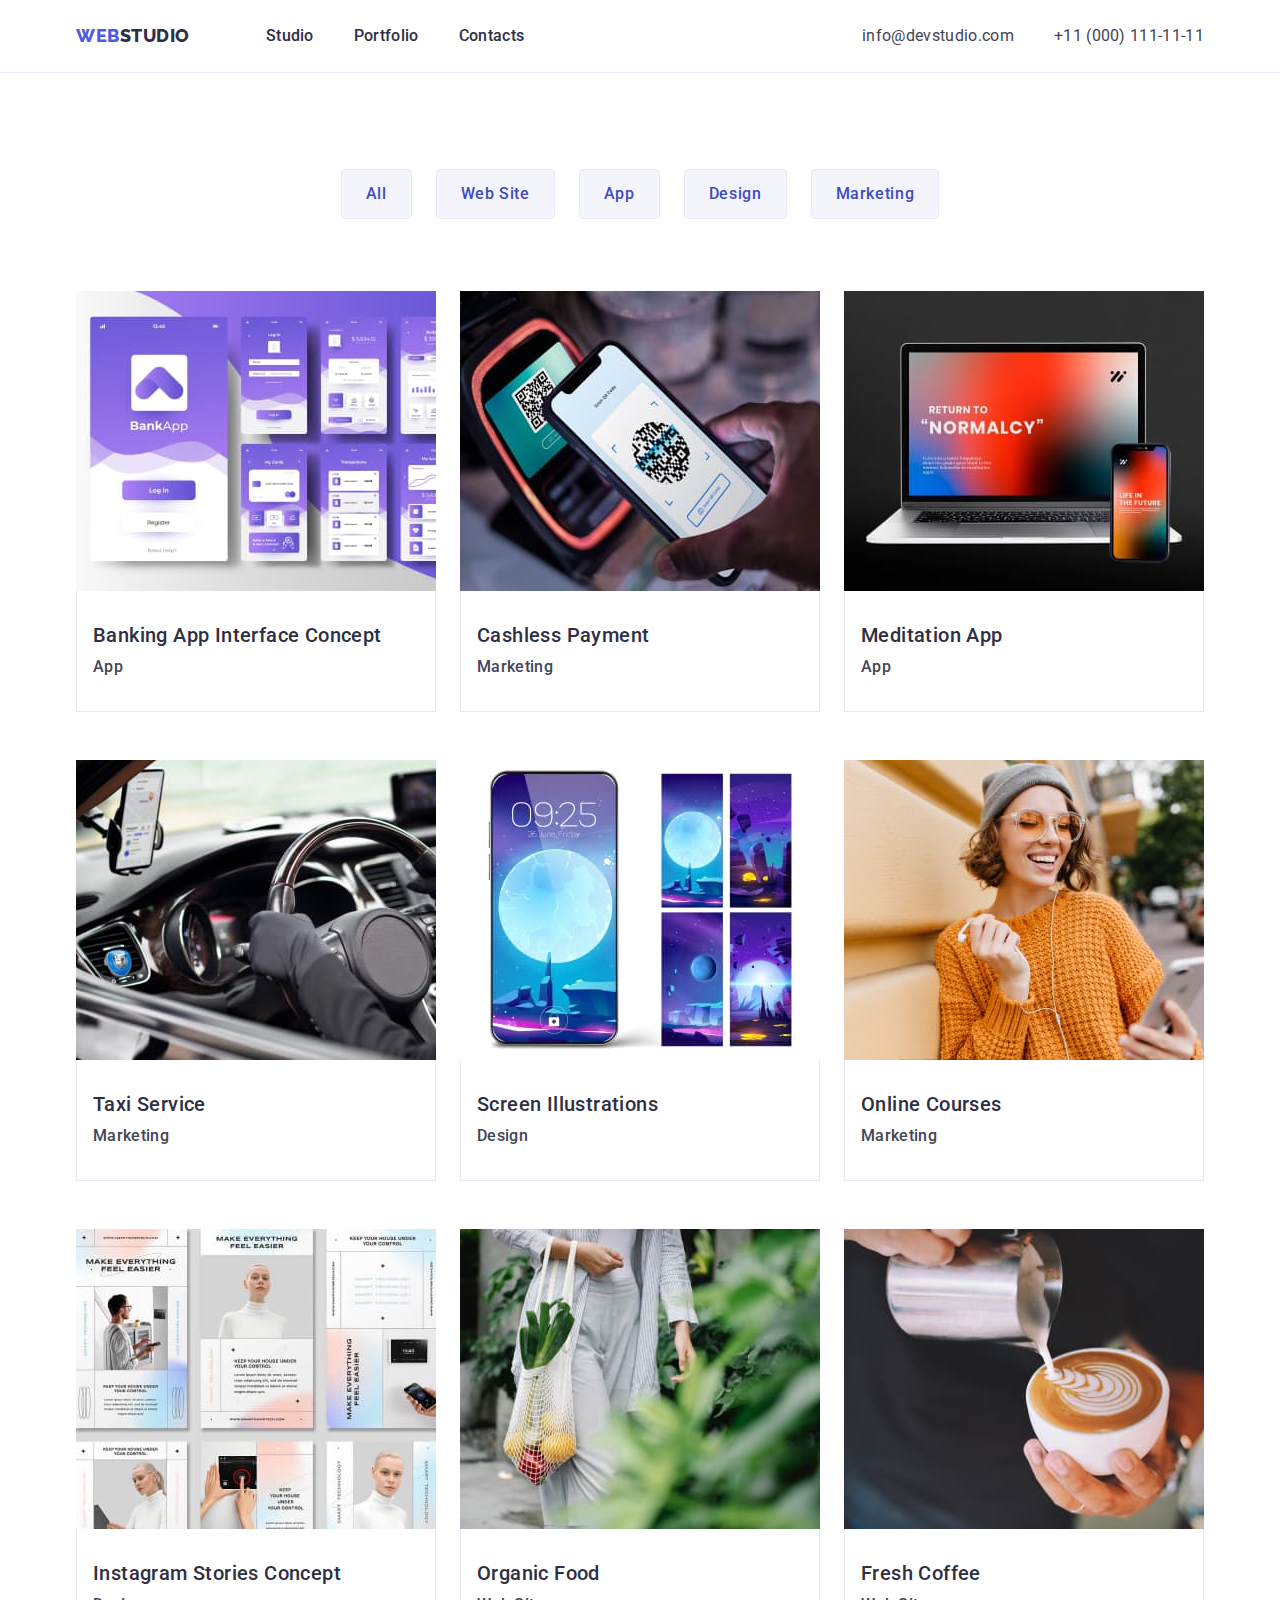
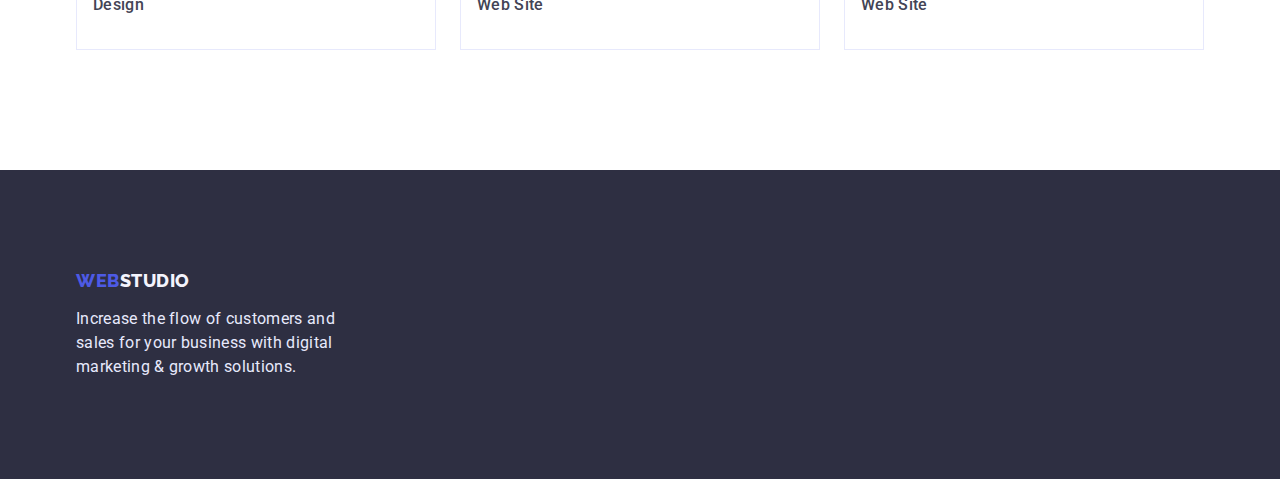
==== commit d94013a1: "hw 2try" ====
--- a/portfolio.html
+++ b/portfolio.html
@@ -34,7 +34,7 @@
     <main>
         <!-- section our project -->
         <section class="portfolio">
-            <h1 class="visually-hidden">Projects</h1>
+            <h1 class="visually-hidden"hidden>Projects</h1>
             <div class="projects-container container">
                 <ul class="menu-projects-list list">
                     <li class="menu-projects-item"><button class="menu-projects-btn btns" type="button">All</button></li>
@@ -56,18 +56,18 @@
                     <li class="our-projects-item">
                         <a href="" class="our-projects-link link">
                             <img class="our-projects-img" src="./images/cashless-payment2.jpg" alt="phone payment" width="360" height="300">
-                                <div class="projects-content">
+                            <div class="projects-content">
                                 <h2 class="our-projects-header">Cashless Payment</h2>
-                            <p class="our-projects-text">Marketing</p>
+                                <p class="our-projects-text">Marketing</p>
                             </div>
                         </a>
                     </li>
                     <li class="our-projects-item">
                         <a href="" class="our-projects-link link">
                             <img class="our-projects-img" src="./images/meditation-app3.jpg" alt="laptop and iphone" width="360" height="300">
-                                <div class="projects-content">
+                            <div class="projects-content">
                                 <h2 class="our-projects-header">Meditation App</h2>
-                            <p class="our-projects-text">App</p>
+                                <p class="our-projects-text">App</p>
                             </div>
                         </a>
                     </li>
@@ -101,18 +101,18 @@
                     <li class="our-projects-item">
                         <a href="" class="our-projects-link link">
                             <img class="our-projects-img" src="./images/insta-stories1.jpg" alt="app interfaces" width="360" height="300">
-                                <div class="projects-content">
+                            <div class="projects-content">
                                 <h2 class="our-projects-header">Instagram Stories Concept</h2>
-                            <p class="our-projects-text">Design</p>
+                                <p class="our-projects-text">Design</p>
                             </div>
                         </a>
                     </li>
                     <li class="our-projects-item">
                         <a href="" class="our-projects-link link">
                             <img class="our-projects-img" src="./images/organic-food2.jpg" alt="bag with wegetables" width="360" height="300">
-                                <div class="projects-content">
+                            <div class="projects-content">
                                 <h2 class="our-projects-header">Organic Food</h2>
-                            <p class="our-projects-text">Web Site</p>
+                                <p class="our-projects-text">Web Site</p>
                             </div>
                         </a>
                     </li>
--- a/css/styles.css
+++ b/css/styles.css
@@ -29,6 +29,30 @@
   --slate: #434455;
   --cloud: #F4F4FD;
   --cornflower: #E7E9FC;
+}
+
+.container {
+  width: 1158px;
+  margin: 0 auto;
+  padding-left: 15px;
+  padding-right: 15px;
+}
+
+.list {
+  list-style: none;
+}
+
+.link {
+  font-weight: 500;
+  font-size: 16px;
+  line-height: 1.5;
+  letter-spacing: 0.02em;
+  color: var(--navy-blue);
+  text-decoration: none;
+}
+
+.btns {
+  cursor: pointer;
 }
 
 .visually-hidden {
@@ -43,31 +67,6 @@
   clip: rect(0 0 0 0);
   overflow: hidden;
 }
-
-.container {
-  width: 1158px;
-  margin: 0 auto;
-  padding-left: 15px;
-  padding-right: 15px;
-}
-
-.list {
-  list-style: none;
-}
-
-.link {
-  font-weight: 500;
-  font-size: 16px;
-  line-height: 1.5;
-  letter-spacing: 0.02em;
-  color: var(--navy-blue);
-  text-decoration: none;
-}
-
-.btns {
-  cursor: pointer;
-}
-
 /* =============COMPONENTS============ */
 
 
@@ -106,11 +105,12 @@
 .main-nav-menu {
   display: flex;
   margin-left: 76px;
-}
-
-.main-nav-item + .main-nav-item {
+  gap: 40px;
+}
+
+/* .main-nav-item + .main-nav-item {
   margin-left: 40px;
-}
+} */
 
 .main-nav-link{
   display: block;
@@ -130,6 +130,7 @@
 
 .contacts-list {
   display: flex;
+  gap: 40px;
 }
 
 .contacts {
@@ -140,8 +141,13 @@
   color: var(--slate);
 }
 
-.contacts-item + .contacts-item {
+/* .contacts-item + .contacts-item {
   margin-left: 40px;
+} */
+
+.contacts:hover,
+.contacts:focus {
+  color: var(--ocean);
 }
 
 /* =============/HEADER============ */
@@ -152,15 +158,15 @@
 /* =============HERO============ */
 
 .hero {
-background-color: var(--navy-blue);
+  background-color: var(--navy-blue);
+  padding-top: 188px;
+  padding-bottom: 188px;
 }
 
 .block-hero {  
   
-  padding-top: 188px;
-  padding-bottom: 188px;
+
   text-align: center;
-    
 }
 
 .main-header {
@@ -175,10 +181,11 @@
 }
 
 .main-btn {
+  display: block;
   margin-left: auto;
   margin-right: auto;
-  width: 169px;
-  height: 56px;
+  min-width: 169px;
+  padding: 16px 32px;
   margin-top: 48px;
   background-color: var(--iris);
   box-shadow: 0px 4px 4px rgba(0, 0, 0, 0.15);
@@ -211,6 +218,7 @@
 
 .menu-features {
   display: flex;
+  /* gap: 24px; */
 }
 
 .menu-items-features + .menu-items-features {
@@ -231,6 +239,7 @@
   line-height: 1.5;
   letter-spacing: 0.02em;
   color: var(--slate);
+  
 }
 
 /* =============/FEATURES============ */
@@ -257,6 +266,7 @@
 
   .projects-list {
     display: flex;
+    /* gap: 24px; */
   }
 
   .projects-list-items + .projects-list-items {
@@ -290,10 +300,22 @@
 
 .our-team-list {
   display: flex;
-}
-
-.our-team-item + .our-team-item {
+  gap: 30px;
+}
+
+/* .our-team-item + .our-team-item {
   margin-left: 30px;
+} */
+
+.teammate-text {
+  padding-top: 32px;
+  padding-bottom: 32px;
+}
+
+.our-team-item {
+  background: #FFFFFF;
+  box-shadow: 0px 1px 6px rgba(46, 47, 66, 0.08), 0px 1px 1px rgba(46, 47, 66, 0.16), 0px 2px 1px rgba(46, 47, 66, 0.08);
+  border-radius: 0px 0px 4px 4px;
 }
 
 .teammate-name {
@@ -364,6 +386,7 @@
   display: flex;
   justify-content: center;
   margin-bottom: 72px;
+  /* gap: 24px; */
 }
 
 .menu-projects-item + .menu-projects-item {
@@ -400,6 +423,8 @@
 .our-projects-list {
   display: flex;
   flex-wrap: wrap;
+  /* row-gap: 48px;
+  column-gap: 24px; */
 }
 
 .our-projects-item {
@@ -421,6 +446,7 @@
   padding-bottom: 32px;
   padding-left: 16px;
   border: 1px solid #E7E9FC;
+  border-top: 0;
 }
 
 .our-projects-header {
